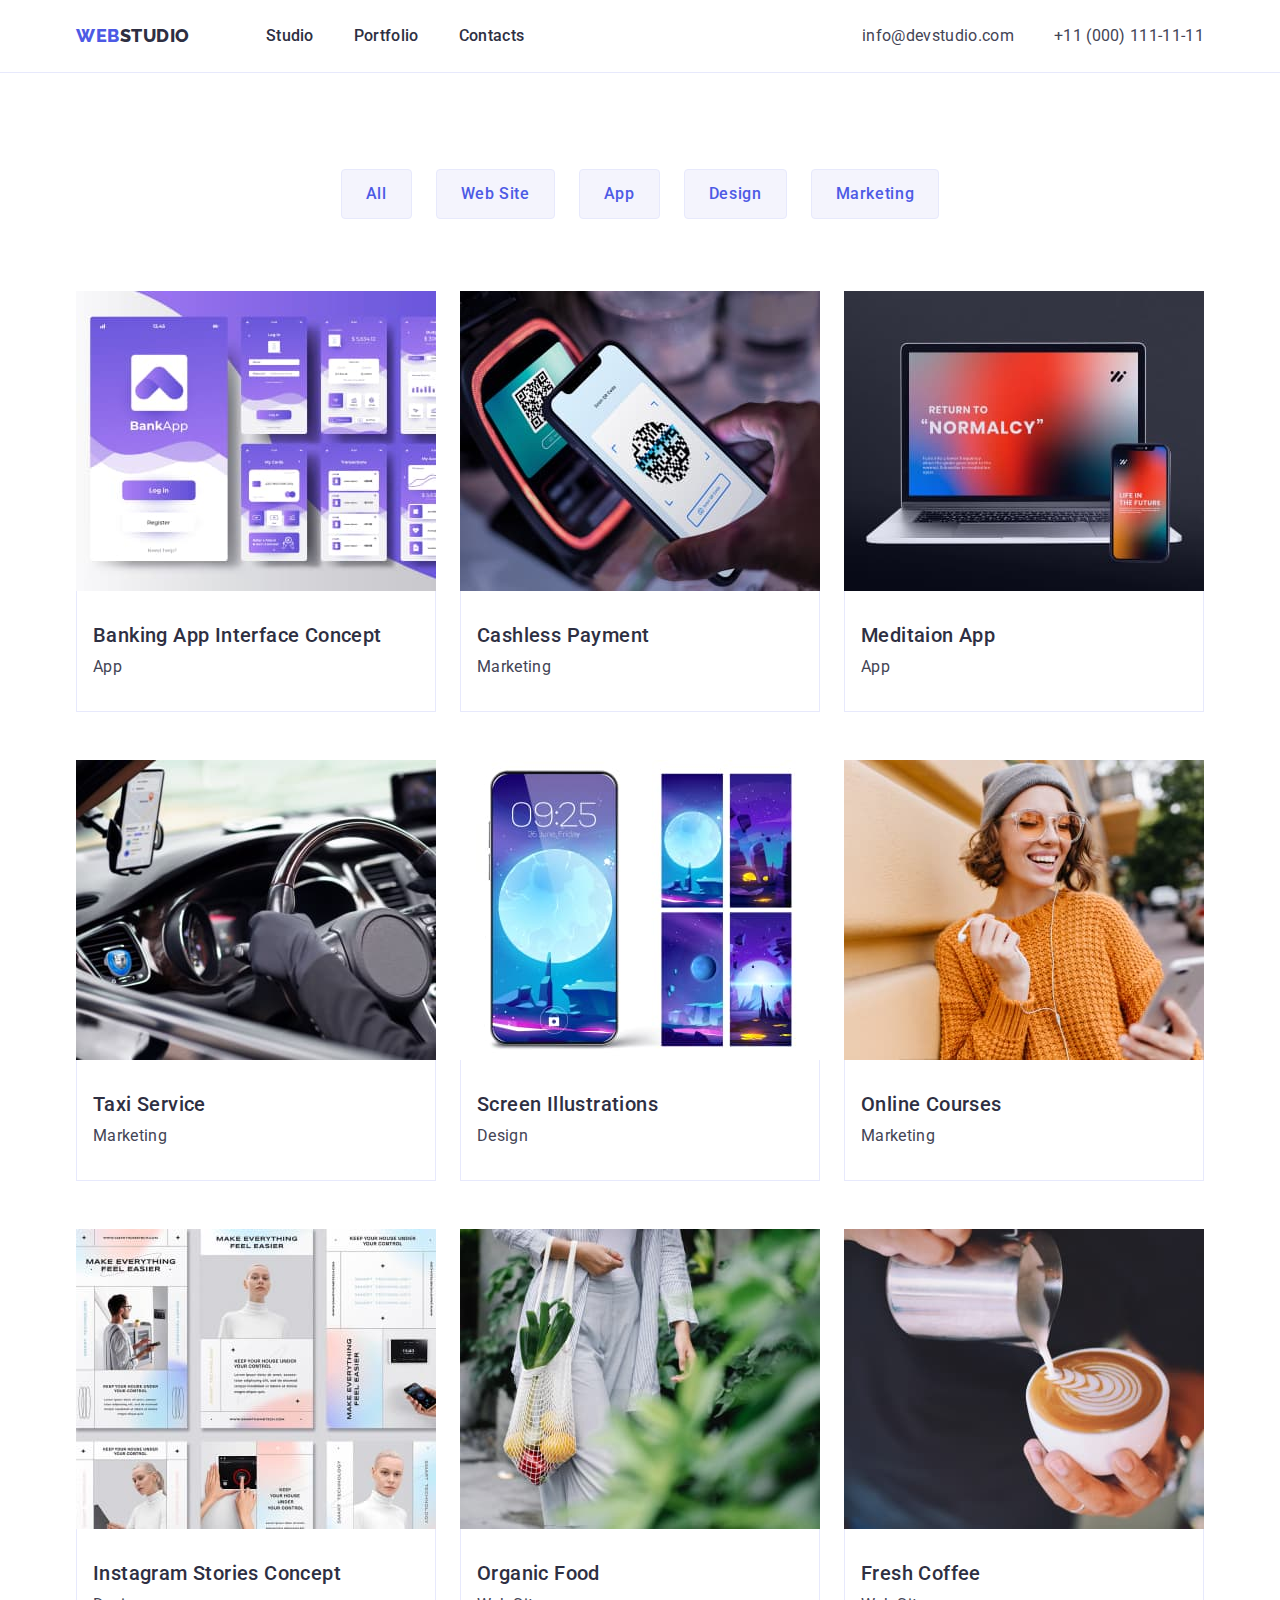
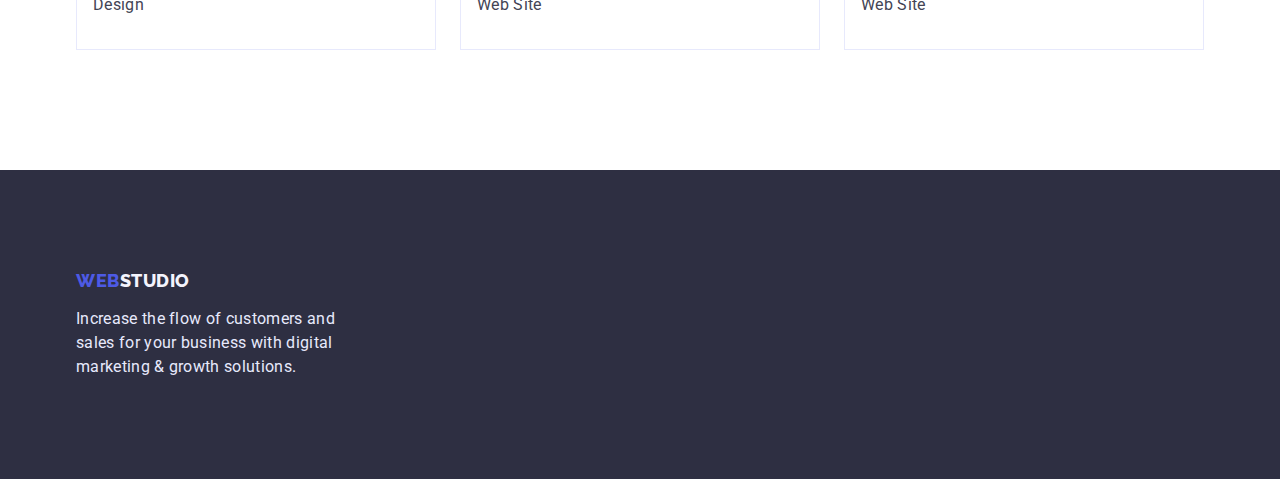
==== portfolio.html @ 41d505ff "Initial commit" ====
<!DOCTYPE html>
<html lang="en">
<head>
    <meta charset="UTF-8">
    <meta http-equiv="X-UA-Compatible" content="IE=edge">
    <meta name="viewport" content="width=device-width, initial-scale=1.0">
    <title>Portfolio</title>
    <link rel="preconnect" href="https://fonts.googleapis.com" />
    <link rel="preconnect" href="https://fonts.gstatic.com" crossorigin />
    <link
      href="https://fonts.googleapis.com/css2?family=Raleway:wght@800&family=Roboto:wght@400;500;700;900&display=swap"
      rel="stylesheet"
    />
    <link rel="stylesheet" href="https://cdn.jsdelivr.net/npm/modern-normalize@1.1.0/modern-normalize.min.css">
    <link rel="stylesheet" href="./css/styles.css" />
</head>
<body>
  <header class="section-header">
    <div class="container header-container">
      <nav class="nav">
        <a href="" class="logo up link">Web<span>Studio</span></a>
        <ul class="nav-list list">
          <li class="nav-item"><a href="./index.html" class="link">Studio</a></li>
          <li class="nav-item"><a href="./portfolio.html" class="link">Portfolio</a></li>
          <li class="nav-item"><a href="" class="link">Contacts</a></li>
        </ul>
      </nav>
      <address>
        <ul class="address-list list">
          <li class="address-item">
            <a href="mailto:info@devstudio.com" class="link">info@devstudio.com</a>
          </li>
          <li class="address-item">
            <a href="tel:+110001111111" class="link">+11 (000) 111-11-11</a>
          </li>
        </ul>
      </address>
    </div>
  </header>
      <main>
        <section class="section-portfolio">
          <div class="container portfolio-btn-container">
            <h1 class="visually-hidden">Our portfolio</h1>
            <ul class="potfolio-btn-list list">
              <li class="portfolio-btn-item"><button class="portfolio-btn" type="button">All</button></li>
              <li class="portfolio-btn-item"><button class="portfolio-btn" type="button">Web Site</button></li>
              <li class="portfolio-btn-item"><button class="portfolio-btn" type="button">App</button></li>
              <li class="portfolio-btn-item"><button class="portfolio-btn" type="button">Design</button></li>
              <li class="portfolio-btn-item"><button class="portfolio-btn" type="button">Marketing</button></li>
            </ul>
            <ul class="portfolio-list list">
                <li class="portfolio-item">
                    <a href="" class="link"><img class="portfolio-img" src="./images/imgportoflio1.jpg" alt="Photo" width="360" height="300" />
                      <div class="portfolio-item-block">
                        <h2 class="portfolio-subtitle">Banking App Interface Concept</h2>
                        <p class="portfolio-text">App</p>
                      </div>
                    </a>
                </li>
                <li class="portfolio-item">
                    <a href="" class="link"><img class="portfolio-img" src="./images/imgportoflio2.jpg" alt="Photo" width="360" height="300" />
                      <div class="portfolio-item-block">
                        <h2 class="portfolio-subtitle">Cashless Payment</h2>
                        <p class="portfolio-text">Marketing</p>
                      </div>
                    </a>
                </li>
                <li class="portfolio-item">
                    <a href="" class="link"><img class="portfolio-img" src="./images/imgportoflio3.jpg" alt="Photo" width="360" height="300" />
                      <div class="portfolio-item-block">
                        <h2 class="portfolio-subtitle">Meditaion App</h2>
                        <p class="portfolio-text">App</p>
                      </div>
                    </a>
                </li>
                <li class="portfolio-item">
                    <a href="" class="link"><img class="portfolio-img" src="./images/imgportoflio4.jpg" alt="Photo" width="360" height="300" />
                      <div class="portfolio-item-block">
                        <h2 class="portfolio-subtitle">Taxi Service</h2>
                        <p class="portfolio-text">Marketing</p>
                      </div>
                    </a>
                </li>
                <li class="portfolio-item">
                    <a href="" class="link"><img class="portfolio-img" src="./images/imgportoflio5.jpg" alt="Photo" width="360" height="300" />
                      <div class="portfolio-item-block">
                        <h2 class="portfolio-subtitle">Screen Illustrations</h2>
                        <p class="portfolio-text">Design</p>
                      </div>
                    </a>
                </li>
                <li class="portfolio-item">
                    <a href="" class="link"><img class="portfolio-img" src="./images/imgportoflio6.jpg" alt="Photo" width="360" height="300" />
                      <div class="portfolio-item-block">
                        <h2 class="portfolio-subtitle">Online Courses</h2>
                        <p class="portfolio-text">Marketing</p>
                      </div>
                    </a>
                </li>
                <li class="portfolio-item">
                    <a href="" class="link"><img class="portfolio-img" src="./images/imgportoflio7.jpg" alt="Photo" width="360" height="300" />
                      <div class="portfolio-item-block">
                        <h2 class="portfolio-subtitle">Instagram Stories Concept</h2>
                        <p class="portfolio-text">Design</p>
                      </div>
                    </a>
                </li>
                <li class="portfolio-item">
                    <a href="" class="link"><img class="portfolio-img" src="./images/imgportoflio8.jpg" alt="Photo" width="360" height="300" />
                      <div class="portfolio-item-block">
                       <h2 class="portfolio-subtitle">Organic Food</h2>
                        <p class="portfolio-text">Web Site</p>
                      </div>
                    </a>
                </li>
                <li class="portfolio-item">
                    <a href="" class="link"><img class="portfolio-img" src="./images/imgportoflio9.jpg" alt="Photo" width="360" height="300" />
                      <div class="portfolio-item-block">
                        <h2 class="portfolio-subtitle">Fresh Coffee</h2>
                        <p class="portfolio-text">Web Site</p>
                      </div>
                    </a>
                </li>
            </ul>
          </div>    
        </section>
      </main>
      <footer class="section-footer">
        <div class="container footer-container">
          <a href="./index.html" class="logo down link">Web<span>Studio</span></a>
          <p class="footer-text">
          Increase the flow of customers and sales for your business with digital
          marketing & growth solutions.
          </p>
        </div> 
      </footer>

</body>
</html>
---- css/styles.css ----
:root {
  --color-web: #4d5ae5;
  --color-title: #2e2f42;
  --color-text: #434455;
  --color-white: #ffffff;
  --color-footer-studio: #f4f4fd;
  --color-footer-text: #e7e9fc;
  --color-background-light: #f4f4fd;
  --color-background-dark: #2e2f42;
  --color-hover: #404bbf;
}

h1, h2, h3, h4, h5, h6, p {
  margin-top: 0;
  margin-bottom: 0;
}
 ul, ol {
  margin-top: 0;
  margin-bottom: 0;
  padding-left: 0;
 }

 img {
  display: block;
 }

body {
  color: var(--color-text);
  font-family: "Roboto", sans-serif;
  background-color: var(--color-white); 
}

.container {
  width: 1158px;
  margin-left: auto;
  margin-right: auto;
  padding-left: 15px;
  padding-right: 15px;
}

/* --------------Navigation------------------ */
.section-header {
  padding-top: 24px;
  padding-bottom: 24px;
  border-bottom: 1px solid var(--color-footer-text);
}

.header-container {
  display: flex;
  justify-content: space-between;
}
.nav {
  display: flex;
  align-items: center;
}
.nav-list {
  display: flex;
  align-items: center;
}
.address-list {
  display: flex;
  align-items: center;
}
.up {
  margin-right: 76px;
}
 .nav-item:not(:last-child) {
  margin-right: 40px;
  } 
.address-item:not(:last-child) {
    margin-right: 40px;
} 
.link {
  text-decoration: none;
}

.logo {
  font-family: "Raleway", sans-serif;
  font-weight: 800;
  font-size: 18px;
  line-height: 1.33;
  letter-spacing: 0.03em;
  text-transform: uppercase;
  color: var(--color-web);
}

.nav-item > .link {
  color: var(--color-title);
  font-weight: 500;
  font-size: 16px;
  line-height: 1.5;
  letter-spacing: 0.02em;
}

.up > span {
    color: var(--color-title);
}

.nav-item :hover,
.nav-item :focus {
  color: var(--color-hover);
}

.list {
  list-style: none;
}

.address-item > .link {
  color: var(--color-text);
  font-style: normal;
  font-size: 16px;
  line-height: 1.5;
  letter-spacing: 0.02em;
}

.address-item :hover,
.address-item :focus {
  color: var(--color-hover);
}

/* ------------------HERO---------------------------- */

.section-hero {
  padding-top: 188px;
  padding-bottom: 188px;
  text-align: center;
  background-color: var(--color-background-dark); 
}

.hero-title {
 max-width: 496px;
 min-height: 120px;
  font-weight: 700;
  font-size: 56px;
  line-height: 1.07;
  letter-spacing: 0.02em;
  color: var(--color-white);
  margin: auto;
  margin-bottom: 48px;
}

.hero-btn {
  display: inline-block;
  padding: 16px 32px;
  border: none;
  font-family: inherit;
  font-weight: 500;
  font-size: 16px;
  line-height: 1.5;
  letter-spacing: 0.04em;
  color: var(--color-white);
  background-color: var(--color-web);
  box-shadow: 0px 4px 4px rgba(0, 0, 0, 0.15);
  border-radius: 4px;
  cursor: pointer;
}
.hero-btn:hover,
.hero-btn:focus {
  background-color: var(--color-hover);
}
/* ------------------ABOUT---------------------------- */
.section-about {
  padding-top: 120px;
  padding-bottom: 120px;
}
.about-list {
  display: flex;
}
  
.about-item {
  width: calc(100% / 3);
}

.about-item:not(:last-child) {
  margin-right: 24px;
}

.visually-hidden {
    position: absolute;
    width: 1px;
    height: 1px;
    margin: -1px;
    border: 0;
    padding: 0;   
    white-space: nowrap;
    clip-path: inset(100%);
    clip: rect(0 0 0 0);
    overflow: hidden;
}

.about-subtitle {
    font-weight: 500;
    font-size: 20px;
    line-height: 1.2;
    letter-spacing: 0.02em;
    color: var(--color-title);
    margin-bottom: 8px;
}
.about-text {
    font-size: 16px;
    line-height: 1.5;
    letter-spacing: 0.02em;
}

/* ------------------DOING---------------------------- */
.section-doing {
  padding-bottom: 120px;
}
.doing-list {
  display: flex;
  flex-wrap: wrap;
}

.doing-item {
  width: calc((100% - 48px) / 3);
}

.doing-item:not(:last-child) {
  margin-right: 24px;
}
.doing-title {
    font-weight: 700;
    font-size: 36px;
    line-height: 1.11;
    text-align: center;
    letter-spacing: 0.02em;
    text-transform: capitalize;
    color: var(--color-title);
    margin-bottom: 72px;
}

/* ------------------TEAM---------------------------- */
.section-team {
  background-color: var(--color-background-light);  
  padding-top: 120px;
  padding-bottom: 120px; 
}
.team-list {
  display: flex;
}

.team-item {
  width: calc((100% - 72px) / 4);
  background: var(--color-white);
  box-shadow: 0px 1px 6px rgba(46, 47, 66, 0.08), 0px 1px 1px rgba(46, 47, 66, 0.16), 0px 2px 1px rgba(46, 47, 66, 0.08);
  border-radius: 0px 0px 4px 4px;
}
.team-item:not(:last-child) {
  margin-right: 24px;
}

.team-title {    
    font-weight: 700;
    font-size: 36px;
    line-height: 1.11;
    text-align: center;
    letter-spacing: 0.02em;
    text-transform: capitalize;
    color: var(--color-title);
    margin-bottom: 72px;
}

.team-subtitle { 
    font-weight: 500;
    font-size: 20px;
    line-height: 1.2;
    letter-spacing: 0.02em;
    color: var(--color-title);
    margin-bottom: 8px;
}

.team-text {
    font-size: 16px;
    line-height: 1.5;
    letter-spacing: 0.02em;
    color: var(--color-text);
}
.team-item-block {
  text-align: center;
  padding-top: 32px;
  padding-bottom: 32px;
}
 
/* ------------------FOOTER---------------------------- */
.section-footer {
  background-color: var(--color-background-dark);  
  padding-top: 100px;
  padding-bottom: 100px;
}

.down {
    display: block;
    line-height: 1.17;
    margin-bottom: 16px;
}
.down > span {
  color: var(--color-footer-studio);  
}
.footer-text {
  font-size: 16px;
  line-height: 1.5;
  letter-spacing: 0.02em;
  color: var(--color-footer-text);  
  width: 264px;
  min-height: 72px; 
}
/* ------------------PORTFOLIO---------------------------- */
.section-portfolio {
  padding-top: 96px;
  padding-bottom: 120px;
}

.portfolio-btn {
  padding: 12px 24px;
  border-radius: 4px;
  border: 1px solid var(--color-footer-text);
  font-family: inherit;
  font-weight: 500;
  font-size: 16px;
  line-height: 1.5;
  letter-spacing: 0.04em;
  color: var(--color-web);
  background: var(--color-footer-studio);
  cursor: pointer;
}

.portfolio-btn-item :hover,
.portfolio-btn-item :focus {
  color: var(--color-white);
  background-color: var(--color-hover); 
  box-shadow: 0px 3px 1px rgba(0, 0, 0, 0.1), 0px 2px 1px rgba(0, 0, 0, 0.08), 0px 2px 2px rgba(0, 0, 0, 0.12);
  border-color: transparent;
}
.potfolio-btn-list {
  display: flex;
  justify-content: center;
   margin-bottom: 72px;
}

.portfolio-btn-item:not(:last-child) {
  margin-right: 24px;
}
.portfolio-list {
  display: flex;
  flex-wrap: wrap;
}

.portfolio-item {
 width: calc((100% - 48px) / 3);
 background: var(--color-white);
}
.portfolio-item:not(:nth-child(3n)) {
  margin-right: 24px;
}
.portfolio-item:not(:nth-last-child(-n+3)) {
  margin-bottom: 48px;
}

.portfolio-subtitle {
  font-weight: 500;
  font-size: 20px;
  line-height: 1.2;
  letter-spacing: 0.02em;
  color: var(--color-background-dark);
  margin-bottom: 8px;
}
.portfolio-text {
  font-size: 16px;
  line-height: 1.5;
  letter-spacing: 0.02em;
  color: var(--color-text);
}
.portfolio-item-block {
  padding-top: 32px;
  padding-bottom: 32px;
  padding-left: 16px;
  border: 1px solid var(--color-footer-text);
  border-top: none; 
}
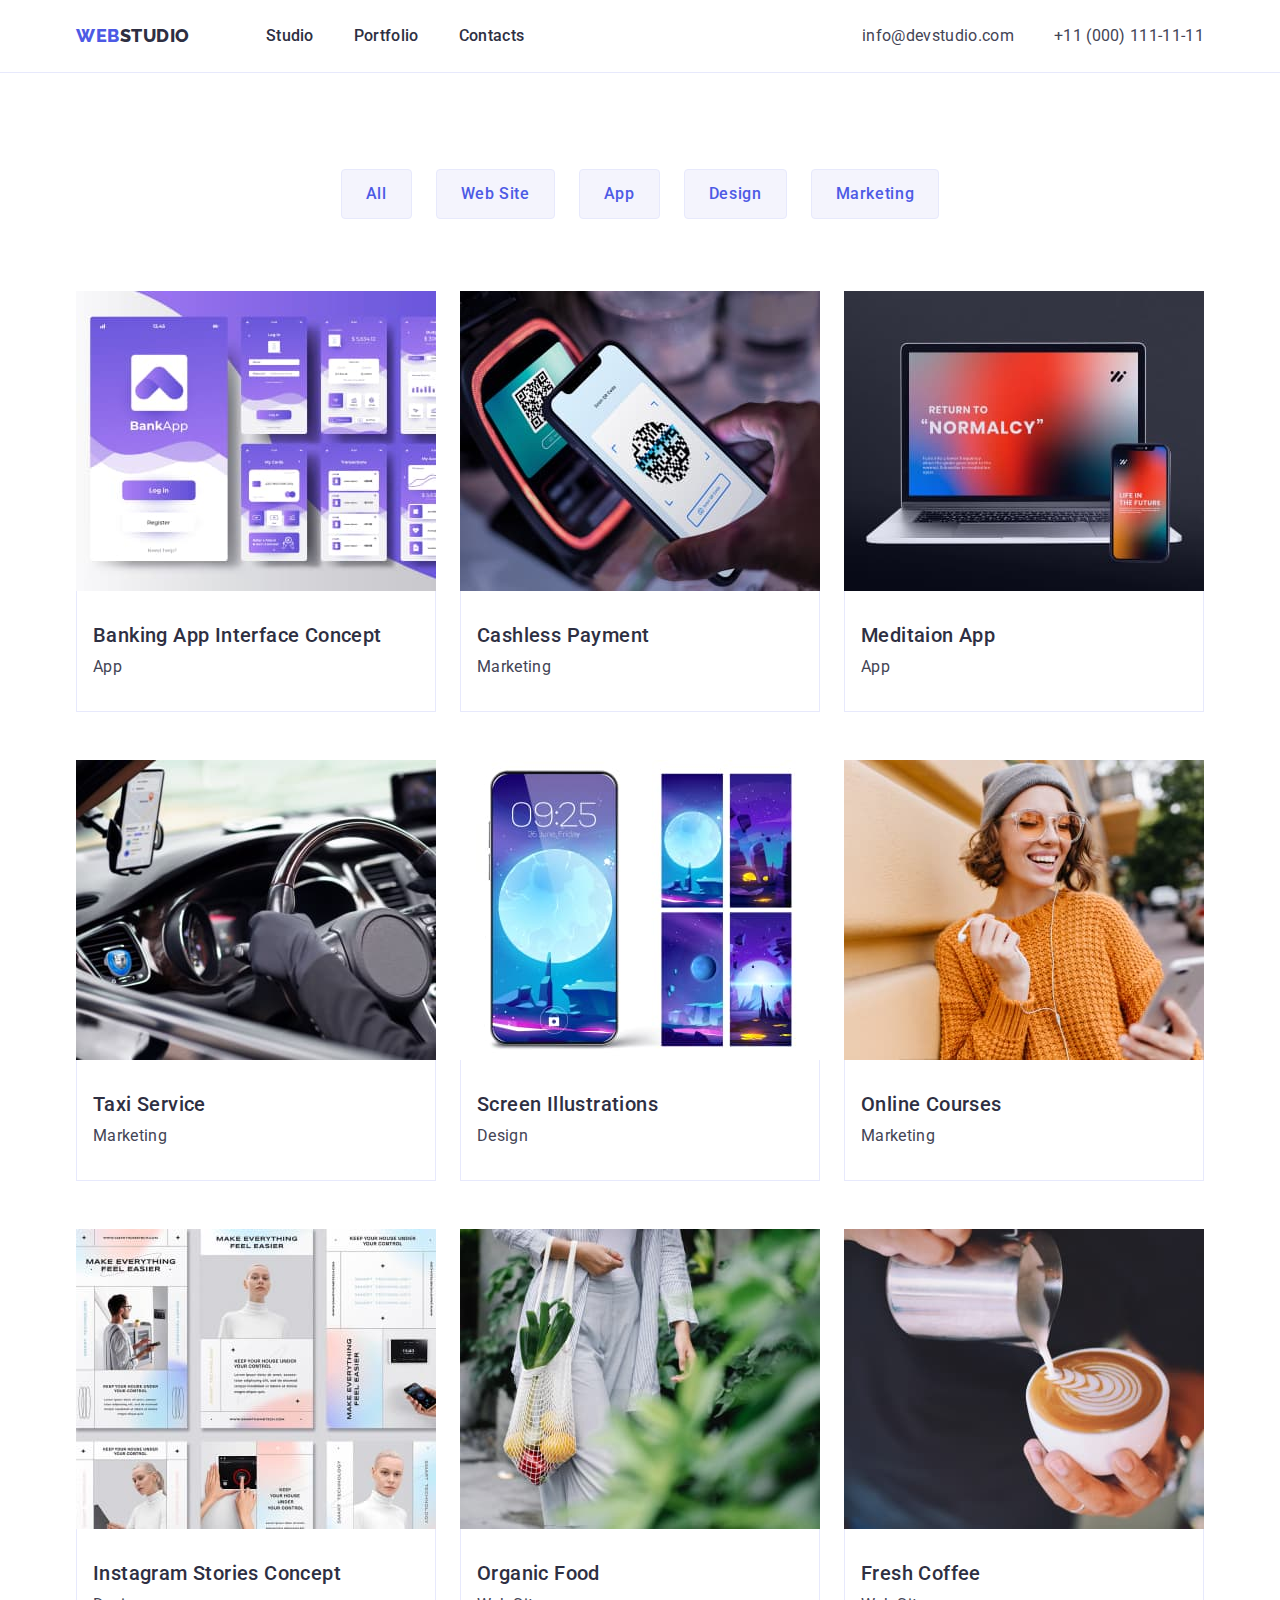
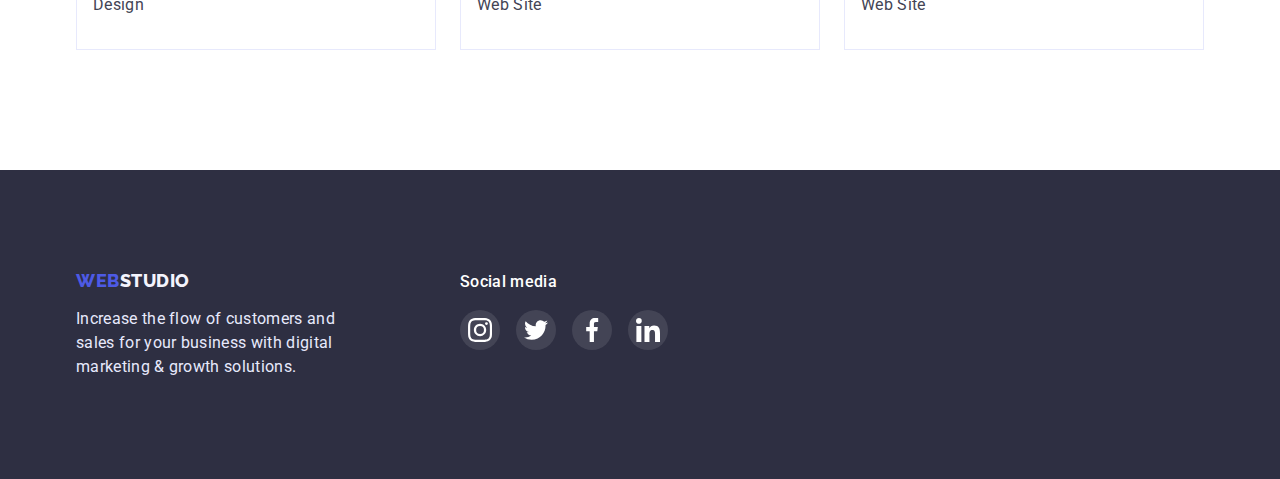
==== commit f46eb07c: "finished hw4" ====
--- a/portfolio.html
+++ b/portfolio.html
@@ -127,11 +127,38 @@
       </main>
       <footer class="section-footer">
         <div class="container footer-container">
-          <a href="./index.html" class="logo down link">Web<span>Studio</span></a>
-          <p class="footer-text">
-          Increase the flow of customers and sales for your business with digital
-          marketing & growth solutions.
-          </p>
+          <div class="footer-oneblock">
+            <a href="./index.html" class="logo down link">Web<span>Studio</span></a>
+            <p class="footer-text">
+            Increase the flow of customers and sales for your business with digital
+            marketing & growth solutions.
+            </p>
+          </div>
+          <div  class="footer-twoblock">
+            <h3 class="footer-text-social">Social media</h3>
+            <ul class="footer-list-icon list">
+              <li class="footer-item-boxicon">
+                <svg class="footer-item-icon" width="24" height="24" >
+                  <use href="./images/icons.svg#instagram"></use>
+                </svg>
+              </li>
+              <li class="footer-item-boxicon">
+                <svg class="footer-item-icon" width="24" height="24">
+                  <use href="./images/icons.svg#twitter"></use>
+                </svg>
+              </li>
+              <li class="footer-item-boxicon">
+                <svg class="footer-item-icon" width="24" height="24">
+                  <use href="./images/icons.svg#facebook"></use>
+                </svg>
+              </li>
+              <li class="footer-item-boxicon">
+                <svg class="footer-item-icon" width="24" height="24">
+                  <use href="./images/icons.svg#linkedin"></use>
+                </svg>
+              </li>
+            </ul>
+          </div>
         </div> 
       </footer>
 
--- a/css/styles.css
+++ b/css/styles.css
@@ -125,7 +125,11 @@
   padding-top: 188px;
   padding-bottom: 188px;
   text-align: center;
-  background-color: var(--color-background-dark); 
+  background-color: var(--color-background-dark);
+  background-image: linear-gradient(rgba(46, 47, 66, 0.7), rgba(46, 47, 66, 0.7)), url(../images/peopleoffice.jpg); 
+  background-repeat: no-repeat;
+  background-size: cover;
+  background-position: center;
 }
 
 .hero-title {
@@ -202,6 +206,16 @@
     line-height: 1.5;
     letter-spacing: 0.02em;
 }
+.about-item-boxicon {
+  display: flex;
+  width: 264px;
+  height: 112px;
+  background: var(--color-footer-studio);
+  border-radius: 4px;
+  justify-content: center;
+  align-items: center;
+  margin-bottom: 8px;
+}
 
 /* ------------------DOING---------------------------- */
 .section-doing {
@@ -236,6 +250,7 @@
   padding-top: 120px;
   padding-bottom: 120px; 
 }
+
 .team-list {
   display: flex;
 }
@@ -275,20 +290,78 @@
     line-height: 1.5;
     letter-spacing: 0.02em;
     color: var(--color-text);
+    margin-bottom: 8px;
 }
 .team-item-block {
   text-align: center;
   padding-top: 32px;
   padding-bottom: 32px;
 }
- 
+.team-list-icon {
+  display: flex;
+  align-items: center;
+  justify-content: space-between;
+  gap: 24px;
+  padding-left: 16px;
+  padding-right: 16px;
+}
+ .team-item-boxicon {
+  display: flex;
+  width: 40px;
+  height: 40px;
+  background-color: var(--color-web);
+  border-radius: 50%;
+  justify-content: center;
+  align-items: center;
+ }
+ .team-item-icon {
+  fill: var(--color-white);
+ }
+
+ /* ------------------CUSTOMERS---------------------------- */
+ .section-customers {
+  padding-top: 130PX;
+  padding-bottom: 120PX;
+}
+
+.customers-title {
+font-weight: 700;
+font-size: 36px;
+line-height: 1.11;
+text-align: center;
+letter-spacing: 0.02em;
+text-transform: capitalize;
+color: var(--color-title);
+margin-bottom: 72px;
+}
+.customers-list {
+  display: flex;
+  gap: 24px;
+  justify-content: center;
+  align-items: center;
+}
+
+.customers-item-boxicon {
+  display: flex;
+  width: 168px;
+  height: 88px;
+  justify-content: center;
+  align-items: center;
+  border: 1px solid #8E8F99;
+  border-radius: 4px;
+}
+.customers-icon {
+}
+
 /* ------------------FOOTER---------------------------- */
 .section-footer {
   background-color: var(--color-background-dark);  
   padding-top: 100px;
   padding-bottom: 100px;
 }
-
+.footer-container {
+  display: flex;
+}
 .down {
     display: block;
     line-height: 1.17;
@@ -304,6 +377,35 @@
   color: var(--color-footer-text);  
   width: 264px;
   min-height: 72px; 
+}
+.footer-text-social {
+font-weight: 500;
+font-size: 16px;
+line-height: 1.5;
+letter-spacing: 0.02em;
+color: var(--color-white);
+margin-bottom: 16px;
+}
+.footer-list-icon {
+  display: flex;
+  gap: 16px;
+
+}
+.footer-item-boxicon {
+  display: flex;
+  width: 40px;
+  height: 40px;
+  background-color: var(--color-web);
+  border-radius: 50%;
+  justify-content: center;
+  align-items: center;
+  background: rgba(255, 255, 255, 0.1);
+}
+.footer-item-icon {
+  fill: var(--color-white);
+}
+.footer-twoblock {
+  margin-left: 120px;
 }
 /* ------------------PORTFOLIO---------------------------- */
 .section-portfolio {
